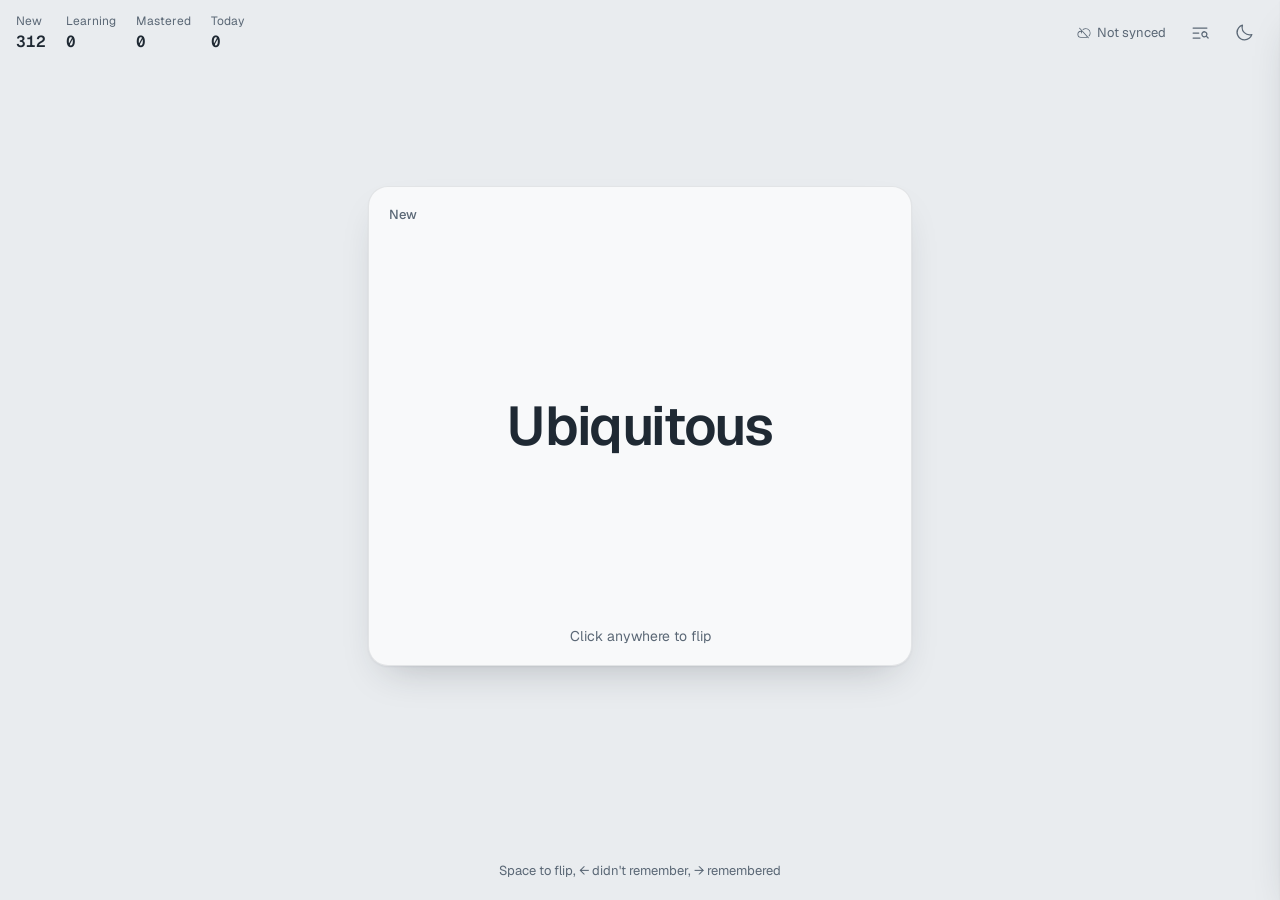
==== docs/index.html @ f9ca67e6 "SAT vocab flashcards with spaced repetition and gist sync - Corrected word list (312 words) extracte" ====
<!doctype html>
<html lang="en">
<head>
  <meta charset="utf-8">
  <meta name="viewport" content="width=device-width, initial-scale=1, viewport-fit=cover">
  <title>SAT Vocab</title>
  <meta name="description" content="SAT vocabulary flashcards with spaced repetition.">
  <meta name="theme-color" content="#E9ECEF" media="(prefers-color-scheme: light)">
  <meta name="theme-color" content="#12171C" media="(prefers-color-scheme: dark)">
  <meta name="apple-mobile-web-app-capable" content="yes">
  <meta name="apple-mobile-web-app-title" content="SAT Vocab">
  <meta name="apple-mobile-web-app-status-bar-style" content="default">
  <link rel="manifest" href="manifest.webmanifest">
  <link rel="apple-touch-icon" href="icons/app-180.png">
  <link rel="icon" type="image/png" href="icons/app-192.png">
  <link rel="preload" href="fonts/Geist-Variable.woff2" as="font" type="font/woff2" crossorigin>
  <link rel="stylesheet" href="styles.css">
  <script>
    // Apply the saved theme before first paint to avoid a flash.
    try { const t = localStorage.getItem("satflash.theme"); if (t) document.documentElement.dataset.theme = t; } catch {}
  </script>
</head>
<body>
  <header class="topbar">
    <dl class="stats" aria-label="Progress">
      <div><dt>New</dt><dd id="stat-new">0</dd></div>
      <div><dt>Learning</dt><dd id="stat-learning">0</dd></div>
      <div><dt>Mastered</dt><dd id="stat-mastered">0</dd></div>
      <div><dt>Today</dt><dd id="stat-today">0</dd></div>
    </dl>
    <div class="actions">
      <button class="sync" id="sync" type="button" aria-label="Sync settings"><span class="icon" id="sync-icon"></span><span id="sync-text" role="status"></span></button>
      <button class="icon-btn" id="open-list" type="button" aria-label="Word list"><span class="icon i-list"></span></button>
      <button class="icon-btn" id="theme-toggle" type="button" aria-label="Toggle dark mode"><span class="icon i-theme"></span></button>
    </div>
  </header>

  <main class="stage">
    <div class="card-slot" id="card-slot">
      <div class="card" id="card" role="button" tabindex="0" aria-label="Flashcard. Activate to flip.">
        <p class="loading" id="loading">Loading words</p>
      </div>
    </div>
  </main>

  <footer class="answers" id="answers">
    <button class="btn btn-miss" id="btn-miss" type="button"><span class="icon i-x"></span>Didn't remember</button>
    <button class="btn btn-hit" id="btn-hit" type="button"><span class="icon i-check"></span>Remembered</button>
    <p class="keys" aria-hidden="true">Space to flip, ← didn't remember, → remembered</p>
  </footer>

  <div class="scrim" id="scrim" hidden></div>
  <aside class="drawer" id="drawer" aria-label="Word list" aria-hidden="true" inert>
    <div class="drawer-head">
      <h2>All words</h2>
      <button class="icon-btn" id="close-list" type="button" aria-label="Close word list"><span class="icon i-x"></span></button>
    </div>
    <div class="search">
      <label for="search-input">Search</label>
      <input id="search-input" type="search" autocomplete="off" spellcheck="false" placeholder="Type a word">
    </div>
    <p class="list-count" id="list-count"></p>
    <ul class="word-list" id="word-list"></ul>
    <div class="drawer-foot">
      <button class="btn-quiet" id="open-reset" type="button"><span class="icon i-reset"></span>Reset progress</button>
    </div>
  </aside>

  <dialog class="modal preview" id="preview" aria-label="Word preview">
    <div class="card" id="preview-card" role="button" tabindex="0" aria-label="Flashcard. Activate to flip."></div>
    <button class="btn btn-plain" id="close-preview" type="button">Close</button>
  </dialog>

  <dialog class="modal confirm" id="confirm-reset" aria-labelledby="reset-title">
    <h2 id="reset-title">Reset all progress?</h2>
    <p>Every word goes back to new. This clears progress on every synced device.</p>
    <div class="confirm-actions">
      <button class="btn btn-plain" id="cancel-reset" type="button">Cancel</button>
      <button class="btn btn-miss" id="do-reset" type="button">Reset</button>
    </div>
  </dialog>

  <dialog class="modal sync-setup" id="sync-dialog" aria-labelledby="sync-title">
    <h2 id="sync-title">Sync with GitHub</h2>
    <div id="sync-disconnected">
      <p>Progress is saved on this device. To share it between your Mac and iPhone, connect a GitHub token that can only edit your gists. Do this once on each device.</p>
      <ol>
        <li><a href="https://github.com/settings/tokens/new?scopes=gist&amp;description=SAT%20Vocab%20sync" target="_blank" rel="noopener">Create a token</a> (gist is already ticked). Set Expiration to "No expiration", then press Generate.</li>
        <li>Copy the token and paste it here.</li>
      </ol>
      <label for="token-input">GitHub token</label>
      <input id="token-input" type="password" autocomplete="off" spellcheck="false" placeholder="ghp_">
      <p class="form-error" id="token-error" hidden></p>
      <div class="confirm-actions">
        <button class="btn btn-plain" type="button" data-close>Cancel</button>
        <button class="btn btn-hit" id="connect-sync" type="button">Connect</button>
      </div>
    </div>
    <div id="sync-connected" hidden>
      <p id="sync-detail"></p>
      <div class="confirm-actions">
        <button class="btn btn-plain" id="disconnect-sync" type="button">Disconnect</button>
        <button class="btn btn-plain" id="sync-now" type="button">Sync now</button>
        <button class="btn btn-hit" type="button" data-close>Done</button>
      </div>
    </div>
  </dialog>

  <script type="module" src="app.js"></script>
</body>
</html>
---- docs/styles.css ----
@font-face {
  font-family: "Geist";
  src: url("fonts/Geist-Variable.woff2") format("woff2");
  font-weight: 100 900;
  font-display: swap;
}
@font-face {
  font-family: "Geist Mono";
  src: url("fonts/GeistMono-Variable.woff2") format("woff2");
  font-weight: 100 900;
  font-display: swap;
}

/* Terracotta + Slate. Button fills are a shade deeper than the accent so white
   labels pass WCAG AA (4.95:1 and 5.84:1). */
:root {
  color-scheme: light;
  --bg: #E9ECEF;
  --surface: #F8F9FA;
  --text: #1F2933;
  --muted: #5B6876;
  --accent: #C4552D;
  --accent-text: #A8482A;
  --line: rgb(31 41 51 / 0.1);
  --hover: rgb(31 41 51 / 0.06);
  --miss: #B5532F;
  --hit: #37704F;
  --hit-text: #2F6346;
  --shadow: 0 1px 2px rgb(31 41 51 / 0.06), 0 18px 40px -18px rgb(31 41 51 / 0.28);
  --scrim: rgb(18 23 28 / 0.4);

  --ease-out: cubic-bezier(0.23, 1, 0.32, 1);
  --ease-in-out: cubic-bezier(0.77, 0, 0.175, 1);
  --ease-drawer: cubic-bezier(0.32, 0.72, 0, 1);
  --radius-card: 20px;
  --radius-control: 12px;
}

@media (prefers-color-scheme: dark) {
  :root:not([data-theme="light"]) {
    color-scheme: dark;
    --bg: #12171C;
    --surface: #1B2229;
    --text: #E4E7EB;
    --muted: #9AA5B1;
    --accent: #D9693F;
    --accent-text: #E07B55;
    --line: rgb(228 231 235 / 0.1);
    --hover: rgb(228 231 235 / 0.06);
    --hit-text: #6FB58F;
    --shadow: 0 1px 2px rgb(0 0 0 / 0.3), 0 18px 40px -18px rgb(0 0 0 / 0.6);
    --scrim: rgb(5 8 11 / 0.6);
  }
}
:root[data-theme="dark"] {
  color-scheme: dark;
  --bg: #12171C;
  --surface: #1B2229;
  --text: #E4E7EB;
  --muted: #9AA5B1;
  --accent: #D9693F;
  --accent-text: #E07B55;
  --line: rgb(228 231 235 / 0.1);
  --hover: rgb(228 231 235 / 0.06);
  --hit-text: #6FB58F;
  --shadow: 0 1px 2px rgb(0 0 0 / 0.3), 0 18px 40px -18px rgb(0 0 0 / 0.6);
  --scrim: rgb(5 8 11 / 0.6);
}

*, *::before, *::after { box-sizing: border-box; }

html, body { margin: 0; height: 100%; }

body {
  min-height: 100dvh;
  display: grid;
  grid-template-rows: auto 1fr auto;
  background: var(--bg);
  color: var(--text);
  font-family: "Geist", system-ui, -apple-system, sans-serif;
  font-size: 16px;
  line-height: 1.5;
  -webkit-font-smoothing: antialiased;
  -webkit-tap-highlight-color: transparent;
  padding: env(safe-area-inset-top) env(safe-area-inset-right) env(safe-area-inset-bottom) env(safe-area-inset-left);
}

button, input { font: inherit; color: inherit; }
button { cursor: pointer; }
h2 { margin: 0; font-size: 1.125rem; font-weight: 600; letter-spacing: -0.01em; }

/* Icons: Phosphor SVGs used as masks so they take the current text color. */
.icon {
  display: inline-block;
  width: 1.15em;
  height: 1.15em;
  flex: none;
  background: currentColor;
  -webkit-mask: center / contain no-repeat;
  mask: center / contain no-repeat;
}
.i-x { -webkit-mask-image: url("icons/x.svg"); mask-image: url("icons/x.svg"); }
.i-check { -webkit-mask-image: url("icons/check.svg"); mask-image: url("icons/check.svg"); }
.i-list { -webkit-mask-image: url("icons/list-magnifying-glass.svg"); mask-image: url("icons/list-magnifying-glass.svg"); }
.i-reset { -webkit-mask-image: url("icons/arrow-counter-clockwise.svg"); mask-image: url("icons/arrow-counter-clockwise.svg"); }
.i-cloud-ok { -webkit-mask-image: url("icons/cloud-check.svg"); mask-image: url("icons/cloud-check.svg"); }
.i-cloud-off { -webkit-mask-image: url("icons/cloud-slash.svg"); mask-image: url("icons/cloud-slash.svg"); }
.i-theme { -webkit-mask-image: url("icons/moon.svg"); mask-image: url("icons/moon.svg"); }
:root[data-theme="dark"] .i-theme { -webkit-mask-image: url("icons/sun.svg"); mask-image: url("icons/sun.svg"); }
@media (prefers-color-scheme: dark) {
  :root:not([data-theme="light"]) .i-theme { -webkit-mask-image: url("icons/sun.svg"); mask-image: url("icons/sun.svg"); }
}

:focus-visible { outline: 2px solid var(--accent); outline-offset: 2px; }

/* Top bar */
.topbar {
  display: flex;
  align-items: center;
  justify-content: space-between;
  gap: 12px;
  padding: 12px 16px;
}
.stats { display: flex; gap: 20px; margin: 0; }
.stats div { display: flex; flex-direction: column; }
.stats dt { font-size: 0.75rem; color: var(--muted); }
.stats dd {
  margin: 0;
  font-family: "Geist Mono", ui-monospace, monospace;
  font-size: 1rem;
  font-weight: 600;
  font-variant-numeric: tabular-nums;
}
.actions { display: flex; align-items: center; gap: 4px; }

.icon-btn, .sync {
  display: inline-flex;
  align-items: center;
  justify-content: center;
  gap: 6px;
  height: 40px;
  min-width: 40px;
  padding: 0 10px;
  border: 0;
  border-radius: var(--radius-control);
  background: transparent;
  color: var(--muted);
  transition: background-color 150ms ease, scale 160ms ease-out;
}
.icon-btn .icon { width: 20px; height: 20px; }
.sync { font-size: 0.8125rem; }
.icon-btn:active, .sync:active { scale: 0.97; }
@media (hover: hover) and (pointer: fine) {
  .icon-btn:hover, .sync:hover { background: var(--hover); color: var(--text); }
}

/* Card */
.stage {
  display: grid;
  place-items: center;
  padding: 8px 16px;
  min-height: 0;
}
.card-slot {
  width: min(100%, 34rem);
  height: min(100%, 30rem);
  min-height: 18rem;
  perspective: 1400px;
}
.card {
  position: relative;
  width: 100%;
  height: 100%;
  cursor: pointer;
  border-radius: var(--radius-card);
  user-select: none;
  -webkit-user-select: none;
  outline: none;
}
.card-inner {
  position: absolute;
  inset: 0;
  transform-style: preserve-3d;
  transition: transform 420ms var(--ease-in-out);
}
.card[data-flipped] .card-inner { transform: rotateY(180deg); }
.card.no-anim .card-inner, .card.no-anim .face { transition: none; }

.face {
  position: absolute;
  inset: 0;
  border-radius: var(--radius-card);
  background: var(--surface);
  border: 1px solid var(--line);
  box-shadow: var(--shadow);
  backface-visibility: hidden;
  -webkit-backface-visibility: hidden;
  overflow: hidden;
}
.card:focus-visible .face { outline: 2px solid var(--accent); outline-offset: 3px; }
@media (hover: hover) and (pointer: fine) {
  .card:hover .face { border-color: rgb(196 85 45 / 0.35); }
}

.front {
  display: grid;
  place-items: center;
  padding: 56px 24px;
}
.front .word {
  margin: 0;
  font-size: clamp(2.1rem, 8vw, 3.4rem);
  font-weight: 600;
  letter-spacing: -0.025em;
  line-height: 1.1;
  text-align: center;
  overflow-wrap: anywhere;
}
.front .tag {
  position: absolute;
  top: 18px;
  left: 20px;
  font-size: 0.8125rem;
  font-weight: 500;
  color: var(--muted);
}
.front .tag[data-kind="again"] { color: var(--accent-text); }
.front .hint {
  position: absolute;
  bottom: 18px;
  left: 0;
  right: 0;
  text-align: center;
  font-size: 0.875rem;
  color: var(--muted);
}

.back { transform: rotateY(180deg); }
.back-scroll {
  height: 100%;
  overflow-y: auto;
  overscroll-behavior: contain;
  padding: 24px 24px 28px;
}
.back .word { margin: 0 0 18px; font-size: 1.5rem; font-weight: 600; letter-spacing: -0.015em; line-height: 1.2; }
.back dl { margin: 0; display: grid; gap: 16px; }
.back dt { font-size: 0.8125rem; font-weight: 500; color: var(--muted); margin-bottom: 2px; }
.back dd { margin: 0; font-size: 1.0625rem; line-height: 1.55; }
.back dd.example { font-style: italic; }
.back .synonyms { color: var(--accent-text); font-weight: 500; }

.loading, .error {
  position: absolute;
  inset: 0;
  display: grid;
  place-items: center;
  margin: 0;
  padding: 24px;
  text-align: center;
  color: var(--muted);
}
.error { color: var(--accent-text); }

/* Answer buttons */
.answers {
  display: grid;
  grid-template-columns: 1fr 1fr;
  gap: 12px;
  width: min(100%, 34rem);
  margin: 0 auto;
  padding: 8px 16px 20px;
}
.btn {
  display: inline-flex;
  align-items: center;
  justify-content: center;
  gap: 8px;
  height: 52px;
  padding: 0 16px;
  border: 0;
  border-radius: var(--radius-control);
  font-weight: 600;
  white-space: nowrap;
  color: #fff;
  transition: opacity 200ms var(--ease-out), translate 200ms var(--ease-out), scale 160ms ease-out, filter 150ms ease;
}
.btn:active { scale: 0.97; }
.btn-miss { background: var(--miss); }
.btn-hit { background: var(--hit); transition-delay: 40ms, 40ms, 0ms, 0ms; }
.btn-plain { background: var(--hover); color: var(--text); }
@media (hover: hover) and (pointer: fine) {
  .btn:hover { filter: brightness(1.06); }
}
.answers:not([data-revealed]) .btn { opacity: 0; translate: 0 8px; }
.answers:not([data-revealed]) .btn-hit { transition-delay: 0ms; }

.keys {
  display: none;
  grid-column: 1 / -1;
  margin: 2px 0 0;
  text-align: center;
  font-size: 0.8125rem;
  color: var(--muted);
}
@media (hover: hover) and (pointer: fine) {
  .keys { display: block; }
}

/* Word list drawer */
.scrim {
  position: fixed;
  inset: 0;
  background: var(--scrim);
  opacity: 0;
  pointer-events: none;
  transition: opacity 200ms ease;
}
.scrim.open { opacity: 1; pointer-events: auto; }
.scrim[hidden] { display: block; }

.drawer {
  position: fixed;
  top: 0;
  right: 0;
  bottom: 0;
  width: min(26rem, 100vw);
  display: grid;
  grid-template-rows: auto auto auto 1fr auto;
  background: var(--surface);
  border-left: 1px solid var(--line);
  box-shadow: var(--shadow);
  padding: env(safe-area-inset-top) env(safe-area-inset-right) env(safe-area-inset-bottom) 0;
  transform: translateX(100%);
  transition: transform 300ms var(--ease-drawer);
}
.drawer.open { transform: translateX(0); }
.drawer-head { display: flex; align-items: center; justify-content: space-between; padding: 16px 12px 8px 20px; }
.search { display: grid; gap: 6px; padding: 0 20px 8px; }
.search label, .sync-setup label { font-size: 0.8125rem; font-weight: 500; color: var(--muted); }
input[type="search"], input[type="password"] {
  height: 44px;
  width: 100%;
  padding: 0 12px;
  border: 1px solid var(--line);
  border-radius: var(--radius-control);
  background: var(--bg);
  font-size: 1rem;
}
input::placeholder { color: var(--muted); opacity: 1; }
input:focus-visible { outline: 2px solid var(--accent); outline-offset: 0; border-color: transparent; }
.list-count { margin: 0; padding: 4px 20px 8px; font-size: 0.8125rem; color: var(--muted); }

.word-list {
  list-style: none;
  margin: 0;
  padding: 0 8px 12px;
  overflow-y: auto;
  overscroll-behavior: contain;
}
.word-list button {
  display: grid;
  grid-template-columns: 1fr auto;
  align-items: baseline;
  gap: 2px 12px;
  width: 100%;
  padding: 10px 12px;
  border: 0;
  border-radius: var(--radius-control);
  background: transparent;
  text-align: left;
  transition: background-color 150ms ease;
}
@media (hover: hover) and (pointer: fine) {
  .word-list button:hover { background: var(--hover); }
}
.word-list .w { font-weight: 600; }
.word-list .m {
  grid-column: 1 / -1;
  font-size: 0.875rem;
  color: var(--muted);
  overflow: hidden;
  text-overflow: ellipsis;
  white-space: nowrap;
}
.word-list .status { font-size: 0.8125rem; font-weight: 500; color: var(--muted); }
.word-list .status[data-s="learning"] { color: var(--accent-text); }
.word-list .status[data-s="mastered"] { color: var(--hit-text); }
.empty { padding: 24px 12px; color: var(--muted); text-align: center; }

.drawer-foot { padding: 8px 12px 12px; border-top: 1px solid var(--line); }
.btn-quiet {
  display: inline-flex;
  align-items: center;
  gap: 8px;
  height: 40px;
  padding: 0 12px;
  border: 0;
  border-radius: var(--radius-control);
  background: transparent;
  color: var(--accent-text);
  font-weight: 500;
  transition: background-color 150ms ease, scale 160ms ease-out;
}
.btn-quiet:active { scale: 0.97; }
@media (hover: hover) and (pointer: fine) {
  .btn-quiet:hover { background: var(--hover); }
}

/* Dialogs */
.modal {
  width: min(28rem, calc(100vw - 32px));
  padding: 24px;
  border: 1px solid var(--line);
  border-radius: var(--radius-card);
  background: var(--surface);
  color: var(--text);
  box-shadow: var(--shadow);
}
.modal::backdrop { background: var(--scrim); }
.modal[open] { animation: pop-in 200ms var(--ease-out); }
.confirm > p, .sync-setup p { margin: 8px 0 0; color: var(--muted); }
.confirm-actions { display: flex; flex-wrap: wrap; justify-content: flex-end; gap: 8px; margin-top: 20px; }
.confirm-actions .btn { height: 44px; }

.sync-setup ol { margin: 12px 0 16px; padding-left: 20px; color: var(--muted); display: grid; gap: 6px; }
.sync-setup a { color: var(--accent-text); font-weight: 500; }
.sync-setup label { display: block; margin-bottom: 6px; }
.form-error { color: var(--accent-text) !important; font-size: 0.875rem; }

.preview {
  width: min(34rem, calc(100vw - 32px));
  padding: 0;
  border: 0;
  background: transparent;
  box-shadow: none;
  overflow: visible;
}
.preview .card { height: min(70dvh, 28rem); perspective: 1400px; }
.preview #close-preview { display: flex; margin: 16px auto 0; }

@keyframes pop-in {
  from { opacity: 0; transform: scale(0.96); }
  to { opacity: 1; transform: scale(1); }
}

/* Small screens */
@media (max-width: 480px) {
  .stats { gap: 14px; }
  .sync #sync-text { display: none; }
  .sync { padding: 0; }
  .back-scroll { padding: 20px 20px 24px; }
}

/* Reduced motion: keep fades, drop movement. The flip becomes a crossfade. */
@media (prefers-reduced-motion: reduce) {
  .card-inner, .card[data-flipped] .card-inner { transform: none; transition: none; }
  .face { transition: opacity 200ms ease; }
  .back { transform: none; opacity: 0; }
  .card[data-flipped] .back { opacity: 1; }
  .card[data-flipped] .front { opacity: 0; }
  .answers:not([data-revealed]) .btn { translate: none; }
  .drawer { transition: opacity 200ms ease; transform: none; opacity: 0; visibility: hidden; }
  .drawer.open { opacity: 1; visibility: visible; }
  .modal[open] { animation: fade-in 200ms ease; }
  @keyframes fade-in { from { opacity: 0; } }
}
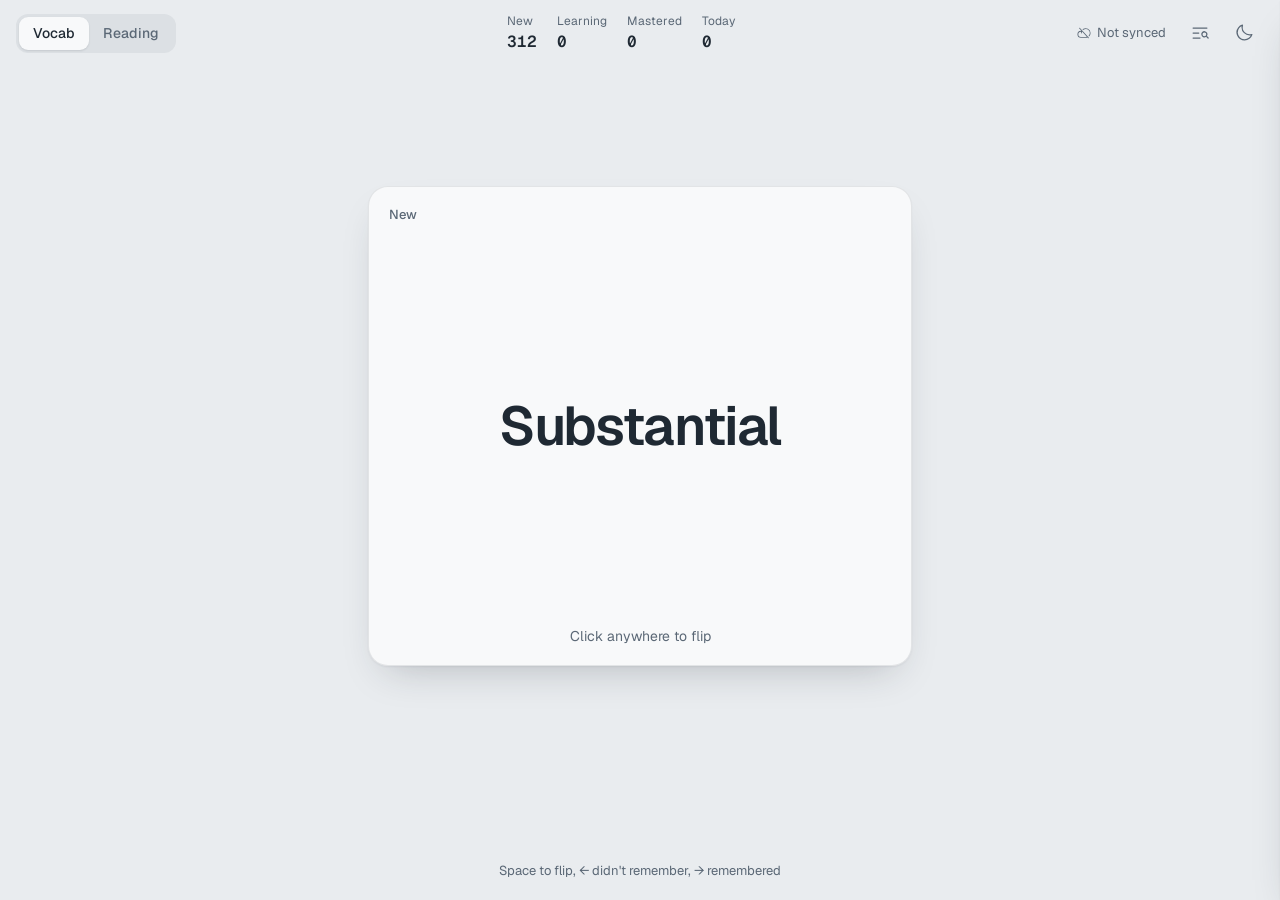
==== commit 3e3593cd: "Add SAT Reading practice section A second section next to the vocab cards: 302 pre-written SAT-style" ====
--- a/docs/index.html
+++ b/docs/index.html
@@ -22,6 +22,10 @@
 </head>
 <body>
   <header class="topbar">
+    <nav class="sections" aria-label="Sections">
+      <a href="./" aria-current="page">Vocab</a>
+      <a href="reading.html">Reading</a>
+    </nav>
     <dl class="stats" aria-label="Progress">
       <div><dt>New</dt><dd id="stat-new">0</dd></div>
       <div><dt>Learning</dt><dd id="stat-learning">0</dd></div>
--- a/docs/styles.css
+++ b/docs/styles.css
@@ -28,6 +28,11 @@
   --hit-text: #2F6346;
   --shadow: 0 1px 2px rgb(31 41 51 / 0.06), 0 18px 40px -18px rgb(31 41 51 / 0.28);
   --scrim: rgb(18 23 28 / 0.4);
+  --highlight: rgb(237 161 0 / 0.32);
+  --s1: #2a78d6;
+  --s2: #eb6834;
+  --s3: #1baf7a;
+  --s4: #eda100;
 
   --ease-out: cubic-bezier(0.23, 1, 0.32, 1);
   --ease-in-out: cubic-bezier(0.77, 0, 0.175, 1);
@@ -50,6 +55,11 @@
     --hit-text: #6FB58F;
     --shadow: 0 1px 2px rgb(0 0 0 / 0.3), 0 18px 40px -18px rgb(0 0 0 / 0.6);
     --scrim: rgb(5 8 11 / 0.6);
+    --highlight: rgb(201 133 0 / 0.38);
+    --s1: #3987e5;
+    --s2: #d95926;
+    --s3: #199e70;
+    --s4: #c98500;
   }
 }
 :root[data-theme="dark"] {
@@ -65,6 +75,11 @@
   --hit-text: #6FB58F;
   --shadow: 0 1px 2px rgb(0 0 0 / 0.3), 0 18px 40px -18px rgb(0 0 0 / 0.6);
   --scrim: rgb(5 8 11 / 0.6);
+  --highlight: rgb(201 133 0 / 0.38);
+  --s1: #3987e5;
+  --s2: #d95926;
+  --s3: #199e70;
+  --s4: #c98500;
 }
 
 *, *::before, *::after { box-sizing: border-box; }
@@ -116,10 +131,36 @@
 /* Top bar */
 .topbar {
   display: flex;
+  flex-wrap: wrap;
   align-items: center;
   justify-content: space-between;
-  gap: 12px;
+  gap: 8px 12px;
   padding: 12px 16px;
+}
+
+/* Vocab | Reading switch */
+.sections {
+  display: inline-flex;
+  padding: 3px;
+  border-radius: var(--radius-control);
+  background: var(--hover);
+}
+.sections a {
+  padding: 6px 14px;
+  border-radius: 9px;
+  color: var(--muted);
+  font-size: 0.875rem;
+  font-weight: 500;
+  text-decoration: none;
+  transition: background-color 150ms ease, color 150ms ease;
+}
+.sections a[aria-current="page"] { background: var(--surface); color: var(--text); box-shadow: 0 1px 2px rgb(31 41 51 / 0.12); }
+@media (hover: hover) and (pointer: fine) {
+  .sections a:not([aria-current]):hover { color: var(--text); }
+}
+@media (max-width: 600px) {
+  body:not(.reading-page) .sections { order: -1; width: 100%; }
+  body:not(.reading-page) .sections a { flex: 1; text-align: center; }
 }
 .stats { display: flex; gap: 20px; margin: 0; }
 .stats div { display: flex; flex-direction: column; }
@@ -464,3 +505,342 @@
   .modal[open] { animation: fade-in 200ms ease; }
   @keyframes fade-in { from { opacity: 0; } }
 }
+
+/* ---------- Reading practice ---------- */
+
+.visually-hidden {
+  position: absolute;
+  width: 1px;
+  height: 1px;
+  overflow: hidden;
+  clip: rect(0 0 0 0);
+  white-space: nowrap;
+}
+
+body.reading-page { grid-template-rows: auto 1fr; }
+.text-btn { font-size: 0.875rem; font-weight: 500; padding: 0 12px; }
+.icon-btn[aria-pressed="true"] { color: var(--text); background: var(--hover); }
+
+.reading {
+  width: min(100%, 46rem);
+  margin: 0 auto;
+  padding: 0 16px 32px;
+}
+
+.r-toolbar {
+  position: sticky;
+  top: 0;
+  z-index: 2;
+  display: flex;
+  align-items: center;
+  gap: 12px;
+  padding: 8px 0 12px;
+  background: var(--bg);
+}
+.r-timer {
+  margin: 0;
+  min-width: 4.5ch;
+  font-family: "Geist Mono", ui-monospace, monospace;
+  font-size: 1.25rem;
+  font-weight: 600;
+  font-variant-numeric: tabular-nums;
+}
+.r-filter select {
+  height: 36px;
+  padding: 0 28px 0 10px;
+  border: 1px solid var(--line);
+  border-radius: 10px;
+  background: var(--surface) url("data:image/svg+xml,%3Csvg xmlns='http://www.w3.org/2000/svg' width='10' height='6'%3E%3Cpath d='M1 1l4 4 4-4' fill='none' stroke='%235B6876' stroke-width='1.5'/%3E%3C/svg%3E") no-repeat right 10px center;
+  color: var(--text);
+  font: inherit;
+  font-size: 0.875rem;
+  appearance: none;
+  -webkit-appearance: none;
+  max-width: 52vw;
+}
+.r-count { margin: 0 0 0 auto; font-size: 0.8125rem; color: var(--muted); white-space: nowrap; }
+
+.r-card {
+  padding: 24px;
+  border: 1px solid var(--line);
+  border-radius: var(--radius-card);
+  background: var(--surface);
+  box-shadow: var(--shadow);
+}
+.r-loading, .r-card > .error { margin: 0; padding: 40px 0; text-align: center; color: var(--muted); }
+.r-card > .error { color: var(--accent-text); }
+.r-meta { margin: 0 0 12px; font-size: 0.8125rem; font-weight: 500; color: var(--muted); }
+.r-intro { margin: 0 0 12px; color: var(--muted); font-size: 0.9375rem; }
+
+.r-passage { font-size: 1.0625rem; line-height: 1.65; }
+.r-label { margin: 16px 0 4px; font-weight: 600; font-size: 0.9375rem; }
+.r-label:first-child { margin-top: 0; }
+.r-text { margin: 0 0 8px; }
+.r-text u { text-decoration-thickness: 1.5px; text-underline-offset: 3px; }
+mark.hl {
+  background: var(--highlight);
+  color: inherit;
+  border-radius: 3px;
+  cursor: pointer;
+  box-decoration-break: clone;
+  -webkit-box-decoration-break: clone;
+}
+mark.hl.has-note::after {
+  content: "";
+  display: inline-block;
+  width: 7px;
+  height: 7px;
+  margin: 0 1px 0 3px;
+  border-radius: 50%;
+  background: var(--accent);
+  vertical-align: super;
+}
+.r-hint { margin: 4px 0 0; font-size: 0.8125rem; color: var(--muted); }
+@media (hover: hover) and (pointer: fine) { .r-hint { display: none; } }
+
+.r-notes { list-style: none; margin: 8px 0 0; padding: 0; display: grid; gap: 6px; }
+.r-notes button {
+  display: grid;
+  gap: 2px;
+  width: 100%;
+  padding: 8px 12px;
+  border: 0;
+  border-left: 3px solid var(--accent);
+  border-radius: 8px;
+  background: var(--hover);
+  text-align: left;
+}
+.r-notes-q { font-size: 0.8125rem; color: var(--muted); }
+.r-notes-t { font-size: 0.9375rem; white-space: pre-wrap; }
+
+.hl-pop {
+  position: fixed;
+  z-index: 20;
+  height: 36px;
+  padding: 0 14px;
+  border: 0;
+  border-radius: 10px;
+  background: var(--text);
+  color: var(--surface);
+  font-size: 0.875rem;
+  font-weight: 600;
+  box-shadow: var(--shadow);
+}
+.hl-pop[hidden] { display: none; }
+
+.r-stem { margin: 20px 0 12px; padding-top: 16px; border-top: 1px solid var(--line); font-weight: 600; font-size: 1.0625rem; }
+
+.r-choices { list-style: none; margin: 0; padding: 0; display: grid; gap: 10px; }
+.r-choice-row { display: flex; align-items: stretch; gap: 8px; }
+.r-opt {
+  flex: 1;
+  display: flex;
+  align-items: flex-start;
+  gap: 12px;
+  min-height: 52px;
+  padding: 12px 14px;
+  border: 1.5px solid var(--line);
+  border-radius: var(--radius-control);
+  background: transparent;
+  text-align: left;
+  line-height: 1.5;
+  transition: border-color 150ms ease, background-color 150ms ease, scale 160ms ease-out;
+}
+.r-opt:not(:disabled):active { scale: 0.99; }
+@media (hover: hover) and (pointer: fine) {
+  .r-opt:not(:disabled):hover { border-color: var(--muted); }
+}
+.r-letter {
+  flex: none;
+  display: grid;
+  place-items: center;
+  width: 28px;
+  height: 28px;
+  border: 1.5px solid currentColor;
+  border-radius: 50%;
+  font-size: 0.875rem;
+  font-weight: 600;
+  color: var(--muted);
+}
+.r-opt-text { flex: 1; padding-top: 2px; }
+.r-choice[data-selected] .r-opt { border-color: var(--s1); background: rgb(42 120 214 / 0.08); }
+.r-choice[data-selected] .r-letter { background: var(--s1); border-color: var(--s1); color: #fff; }
+.r-opt:disabled { cursor: default; color: inherit; }
+
+.r-strike {
+  flex: none;
+  position: relative;
+  display: grid;
+  place-items: center;
+  width: 44px;
+  border: 0;
+  border-radius: var(--radius-control);
+  background: transparent;
+  color: var(--muted);
+  font-size: 0.8125rem;
+  font-weight: 600;
+  transition: background-color 150ms ease;
+}
+.r-strike span {
+  position: relative;
+  display: grid;
+  place-items: center;
+  width: 24px;
+  height: 24px;
+  border: 1.5px solid currentColor;
+  border-radius: 50%;
+}
+.r-strike span::after {
+  content: "";
+  position: absolute;
+  left: -5px;
+  right: -5px;
+  top: 50%;
+  height: 1.5px;
+  background: currentColor;
+}
+@media (hover: hover) and (pointer: fine) {
+  .r-strike:hover { background: var(--hover); color: var(--text); }
+}
+.r-strike[aria-pressed="true"] { color: var(--accent-text); }
+.r-choice[data-struck] .r-opt { opacity: 0.5; }
+.r-choice[data-struck] .r-opt-text { text-decoration: line-through; text-decoration-thickness: 1.5px; }
+
+.r-choice[data-result="correct"] .r-opt { border-color: var(--hit); background: rgb(55 112 79 / 0.1); }
+.r-choice[data-result="correct"] .r-letter { background: var(--hit); border-color: var(--hit); color: #fff; }
+.r-choice[data-result="wrong"] .r-opt { border-color: var(--miss); background: rgb(181 83 47 / 0.1); }
+.r-choice[data-result="wrong"] .r-letter { background: var(--miss); border-color: var(--miss); color: #fff; }
+.r-badge {
+  flex: none;
+  align-self: center;
+  padding: 2px 8px;
+  border-radius: 999px;
+  font-size: 0.75rem;
+  font-weight: 600;
+  white-space: nowrap;
+}
+.r-badge[data-k="correct"] { color: var(--hit-text); border: 1px solid currentColor; }
+.r-badge[data-k="wrong"] { color: var(--accent-text); border: 1px solid currentColor; }
+.r-why { margin: 6px 4px 4px 54px; font-size: 0.9375rem; color: var(--muted); line-height: 1.55; }
+.r-choice[data-result="correct"] .r-why { color: var(--text); }
+
+.r-actions { display: flex; flex-wrap: wrap; align-items: center; justify-content: flex-end; gap: 12px; margin-top: 18px; }
+.r-actions .btn { height: 48px; padding: 0 22px; }
+.r-actions .btn:disabled { opacity: 0.45; cursor: default; filter: none; }
+.r-result { margin: 0 auto 0 0; font-weight: 600; }
+.r-result[data-ok="true"] { color: var(--hit-text); }
+.r-result[data-ok="false"] { color: var(--accent-text); }
+.r-result-meta { display: block; font-weight: 400; font-size: 0.8125rem; color: var(--muted); }
+
+.r-explain { margin-top: 20px; padding: 16px 18px; border-radius: var(--radius-control); background: var(--hover); }
+.r-explain h3 { margin: 0 0 6px; font-size: 0.9375rem; font-weight: 600; }
+.r-explain p { margin: 0; line-height: 1.6; }
+
+.r-done { padding: 24px 0; text-align: center; }
+.r-done p { color: var(--muted); }
+
+.r-disclaimer { margin: 20px 0 0; font-size: 0.75rem; color: var(--muted); text-align: center; }
+
+/* Figures */
+.fig { margin: 0 0 16px; }
+.fig figcaption { margin-bottom: 8px; font-weight: 600; font-size: 0.9375rem; text-align: center; }
+.fig-scroll { overflow-x: auto; }
+.fig-table { border-collapse: collapse; margin: 0 auto; font-size: 0.875rem; font-variant-numeric: tabular-nums; }
+.fig-table th, .fig-table td { padding: 6px 10px; border: 1px solid var(--line); text-align: left; vertical-align: top; }
+.fig-table thead th { background: var(--hover); font-weight: 600; }
+.fig-table tbody th { font-weight: 500; }
+.fig-chart { width: 100%; overflow: hidden; }
+.chart { display: block; margin: 0 auto; max-width: 100%; height: auto; }
+.chart text { font-family: "Geist", system-ui, sans-serif; fill: var(--muted); }
+.chart .tick { font-size: 12px; }
+.chart .axis-label { font-size: 12px; font-weight: 500; }
+.chart .val { font-size: 11px; font-weight: 600; fill: var(--text); font-variant-numeric: tabular-nums; }
+.chart .grid { stroke: var(--line); stroke-width: 1; }
+.chart .axis { stroke: var(--muted); stroke-width: 1; }
+.chart .line { fill: none; stroke-width: 2; stroke-linejoin: round; stroke-linecap: round; }
+.chart .dot { stroke: var(--surface); stroke-width: 2; }
+.fig-legend { display: flex; flex-wrap: wrap; justify-content: center; gap: 6px 16px; list-style: none; margin: 6px 0 0; padding: 0; font-size: 0.8125rem; color: var(--muted); }
+.fig-legend li { display: inline-flex; align-items: center; gap: 6px; }
+.fig-legend .sw { width: 12px; height: 12px; border-radius: 3px; }
+.fig-note { margin: 8px 0 0; font-size: 0.8125rem; color: var(--muted); }
+.fig-data { margin-top: 8px; font-size: 0.8125rem; }
+.fig-data summary { cursor: pointer; color: var(--muted); width: fit-content; }
+.fig-data table { margin-top: 8px; }
+
+/* Stats */
+.r-tiles { display: grid; grid-template-columns: repeat(4, 1fr); gap: 10px; padding-top: 8px; }
+.r-tile { padding: 16px; border: 1px solid var(--line); border-radius: var(--radius-control); background: var(--surface); }
+.r-tile p { margin: 0; }
+.r-tile-label { font-size: 0.8125rem; font-weight: 500; color: var(--muted); }
+.r-tile-num { margin-top: 4px !important; font-family: "Geist Mono", ui-monospace, monospace; font-size: 2rem; font-weight: 600; line-height: 1.1; font-variant-numeric: tabular-nums; }
+.r-tile-sub { font-size: 0.8125rem; color: var(--muted); }
+.r-tile dl { margin: 12px 0 0; display: grid; gap: 4px; }
+.r-tile dl div { display: flex; justify-content: space-between; gap: 8px; font-size: 0.875rem; }
+.r-tile dt { color: var(--muted); }
+.r-tile dd { margin: 0; font-weight: 600; font-variant-numeric: tabular-nums; }
+.r-h3 { margin: 28px 0 10px; font-size: 1rem; font-weight: 600; }
+.r-types { display: grid; grid-template-columns: 1fr 1fr; gap: 10px; }
+.r-type { padding: 14px 16px; border: 1px solid var(--line); border-radius: var(--radius-control); background: var(--surface); }
+.r-type p { margin: 0; }
+.r-type-name { font-size: 0.875rem; font-weight: 500; }
+.r-type-num { margin-top: 2px !important; font-size: 1.25rem; font-weight: 600; font-variant-numeric: tabular-nums; }
+.r-type-num span { display: block; font-size: 0.8125rem; font-weight: 400; color: var(--muted); }
+.r-meter { height: 6px; margin-top: 10px; border-radius: 3px; background: var(--hover); overflow: hidden; }
+.r-meter span { display: block; height: 100%; border-radius: 3px; background: var(--hit); }
+.r-history { list-style: none; margin: 0; padding: 0; display: grid; gap: 6px; }
+.r-history button {
+  display: grid;
+  grid-template-columns: auto 1fr;
+  gap: 2px 12px;
+  width: 100%;
+  padding: 12px 14px;
+  border: 1px solid var(--line);
+  border-radius: var(--radius-control);
+  background: var(--surface);
+  text-align: left;
+  transition: border-color 150ms ease;
+}
+@media (hover: hover) and (pointer: fine) {
+  .r-history button:hover { border-color: var(--muted); }
+}
+.r-h-mark { grid-row: span 2; align-self: center; font-size: 0.8125rem; font-weight: 600; min-width: 3.2em; }
+.r-h-mark[data-ok="true"] { color: var(--hit-text); }
+.r-h-mark[data-ok="false"] { color: var(--accent-text); }
+.r-h-text { font-size: 0.9375rem; }
+.r-h-meta { font-size: 0.8125rem; color: var(--muted); }
+#review-view .btn-quiet { margin: 4px 0 12px -12px; color: var(--muted); }
+
+/* Note dialog */
+.note-dialog blockquote {
+  margin: 12px 0;
+  padding: 8px 12px;
+  border-left: 3px solid var(--s4);
+  background: var(--hover);
+  border-radius: 6px;
+  color: var(--muted);
+  max-height: 8rem;
+  overflow-y: auto;
+}
+.note-dialog textarea {
+  width: 100%;
+  padding: 10px 12px;
+  border: 1px solid var(--line);
+  border-radius: var(--radius-control);
+  background: var(--bg);
+  color: var(--text);
+  font: inherit;
+  resize: vertical;
+}
+.note-dialog textarea:focus-visible { outline: 2px solid var(--accent); outline-offset: 0; border-color: transparent; }
+.note-dialog #remove-highlight { margin-right: auto; color: var(--accent-text); }
+
+@media (max-width: 600px) {
+  .r-card { padding: 18px 16px; border-radius: 16px; }
+  .r-tiles { grid-template-columns: 1fr 1fr; }
+  .r-types { grid-template-columns: 1fr; }
+  .r-why { margin-left: 4px; }
+  .r-choice-row { gap: 4px; }
+  .r-strike { width: 34px; }
+  .r-passage { font-size: 1rem; }
+  .reading-page .sections a { padding: 6px 10px; }
+}
